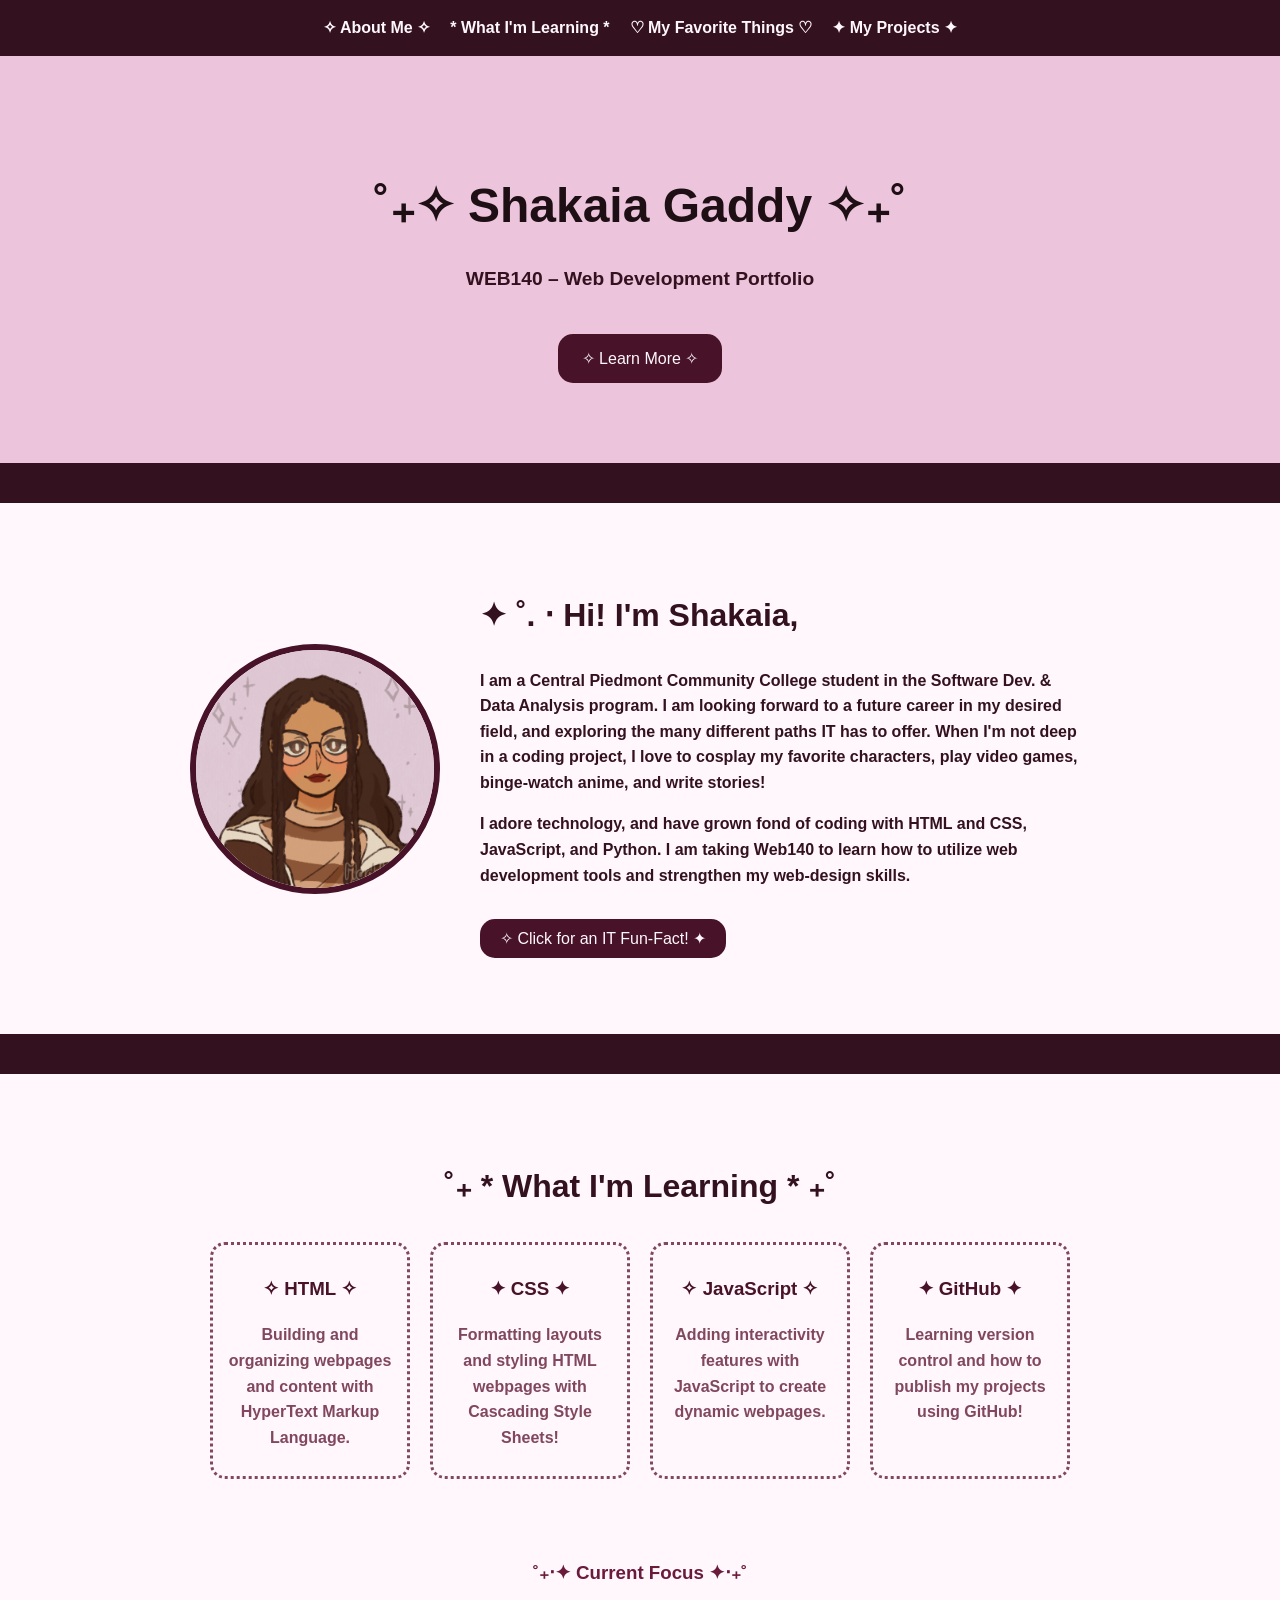
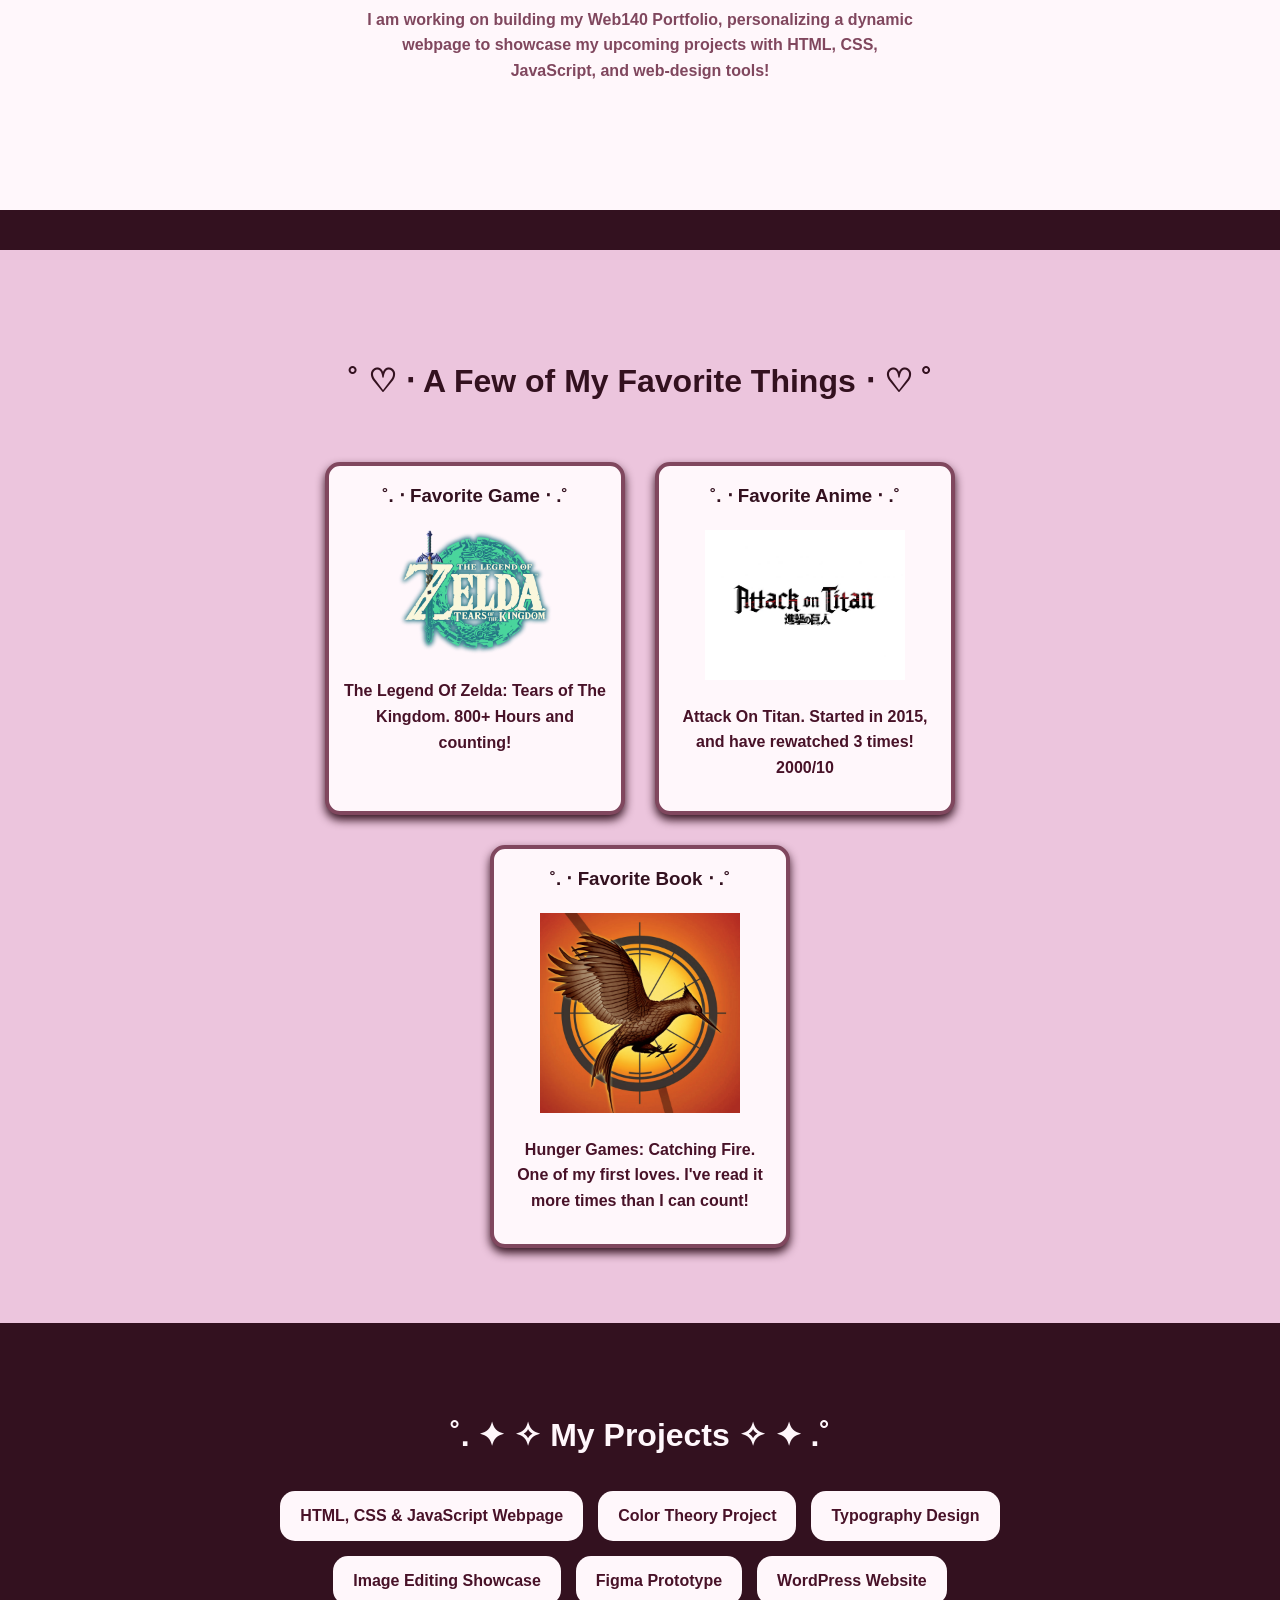
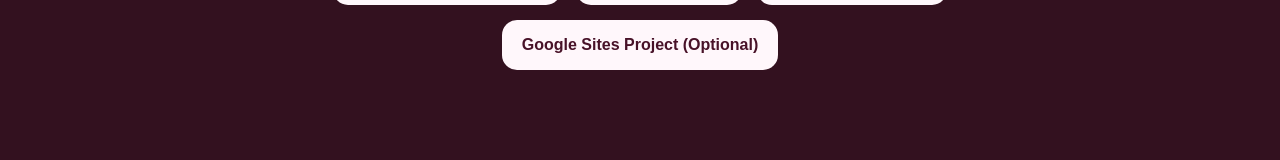
==== index.html @ e51f42f5 "Portfolio Assignment" ====
<!DOCTYPE html>
<html lang="en">

<head>
    <meta charset="UTF-8">
    <meta name="viewport" content="width=device-width, initial-scale=1.0">

    <title>Shakaia's Portfolio</title>

    <link rel="stylesheet" href="style.css">
</head>

<body>

    <!-- NAVIGATION -->
    <nav class="navbar">
        <ul>
            <li><a href="#about">✧ About Me ✧</a></li>
            <li><a href="#learning">* What I'm Learning *</a></li>
            <li><a href="#favorites">♡ My Favorite Things ♡</a></li>
            <li><a href="#projects">✦ My Projects ✦</a></li>
        </ul>
    </nav>


    <!-- HERO SECTION -->
    <header class="hero">

        <h1> ˚₊✧ Shakaia Gaddy ✧₊˚</h1>

        <p>WEB140 – Web Development Portfolio</p>

        <a href="#about" class="hero-btn">
            ✧ Learn More ✧
        </a>

    </header>


    <!-- ABOUT SECTION -->
    <section id="about" class="about-section">

        <div class="about-container">

            <img
                src="/images/avi.png"
                alt="My Photo"
                class="profile-pic"
            >

            <div class="about-text">

                <h2>  ✦ ˚. ‧ Hi! I'm Shakaia,</h2>

                <p>
                   I am a Central Piedmont Community College student in the
                   Software Dev. & Data Analysis program. I am looking forward
                   to a future career in my desired field, and exploring the many
                   different paths IT has to offer.
                  
                  When I'm not deep in a coding project, I love to cosplay my favorite
                  characters, play video games, binge-watch anime, and write stories!
                </p>

                <p>
                    I adore technology, and have grown fond of coding with HTML and CSS,
                    JavaScript, and Python. I am taking Web140 to learn how to utilize
                    web development tools and strengthen my web-design skills.
                </p>

                <!-- JavaScript interaction -->
                <button id="factButton">
                    ✧ Click for an IT Fun-Fact! ✦
                </button>
              
                <p id="message"></p>

            </div>

        </div>

    </section>

    <!-- CURRENTLY LEARNING SECTION -->
    <section id="learning" class="learning-section">
      <div class="learning-container">
        
        <h2>˚₊ * What I'm Learning * ₊˚</h2>
        
        <div class="learning-cards">

          <div class="learning-card">
            <h3>✧ HTML ✧</h3>
            <p>Building and organizing webpages and content with
               HyperText Markup Language.</p>
          </div>

          <div class="learning-card">
            <h3>✦ CSS ✦</h3>
            <p>Formatting layouts and styling HTML webpages with
               Cascading Style Sheets!</p>
          </div>

          <div class="learning-card">
            <h3>✧ JavaScript ✧</h3>
            <p>Adding interactivity features with JavaScript to
               create dynamic webpages.</p>
          </div>

          <div class="learning-card">
            <h3>✦ GitHub ✦</h3>
            <p>Learning version control and how to publish my
              projects using GitHub! </p>
          </div>
          
          <div class="current-focus">
            <h3>˚₊‧✦ Current Focus ✦‧₊˚</h3>
            <p>I am working on building my Web140 Portfolio, personalizing
              a dynamic webpage to showcase my upcoming projects with HTML,
              CSS, JavaScript, and web-design tools!</p>
            
          </div>
          
        </div>
      </div>    
    </section>

    <!-- FAVORITES SECTION -->
    <section id="favorites" class="favorites-section">
      <div class="favorites-container">
        
        <h2>˚ ♡ ‧ A Few of My Favorite Things ‧ ♡ ˚</h2>
        
        <div class="favorites-gallery">
          
          <div class="favorite-item">

            <h3>˚. ‧ Favorite Game ‧ .˚</h3>
            
            <img
              src="/images/favgame.png"
              alt="Favorite Video Game"
              class="game-pic"
            >
            <p>The Legend Of Zelda: Tears of The Kingdom. 800+ Hours and counting!</p>
            
          </div>
            
          <div class="favorite-item">

            <h3>˚. ‧ Favorite Anime ‧ .˚</h3>
            <img
              src="/images/favanime.png"
              alt="Favorite Anime"
              class="anime-pic"
            >
            <p>Attack On Titan. Started in 2015, and have rewatched 3 times! 2000/10</p>

          </div>
        
          <div class="favorite-item">
            
            <h3>˚. ‧ Favorite Book ‧ .˚</h3>
            <img
              src="/images/favbook.png"
              alt="Favorite Book"
              class="book-pic"
            >
            <p>Hunger Games: Catching Fire. One of my first loves. I've read it more times than I can count!</p>
            
          </div>
          
        </div>

      </div>
        
    </section>

    <!-- PROJECTS SECTION -->
    <section id="projects" class="projects-section">

        <h2>˚. ✦  ✧ My Projects ✧ ✦ .˚</h2>

        <div class="assignment-buttons">

            <!-- Week 1 project -->
            <a href="week1/">
                HTML, CSS & JavaScript Webpage
            </a>

            <!-- Future projects -->
            <a href="#">
                Color Theory Project
            </a>

            <a href="#">
                Typography Design
            </a>

            <a href="#">
                Image Editing Showcase
            </a>

            <a href="#">
                Figma Prototype
            </a>

            <a href="#">
                WordPress Website
            </a>

            <a href="#">
                Google Sites Project (Optional)
            </a>

        </div>

    </section>


    <!-- JAVASCRIPT -->
  <script src="script.js"></script>

</body>

</html>
---- style.css ----
/* ========================================
   GENERAL STYLES
   ======================================== */

* {
    box-sizing: border-box;
}

body {
    margin: 0;
    font-family: Candara,Calibri,sans-serif;
    line-height: 1.6;
    background-color: #33111F;
}


/* ========================================
   NAVIGATION
   ======================================== */

.navbar {
    background-color: #33111F;
    padding: 15px;
}

.navbar ul {
    list-style: none;
    margin: 0px;
    padding: 0px;

    display: flex;
    justify-content: center;
    align-items: center;
    gap: 20px;
}

.navbar a {
  color: #FFF7FB;
  text-decoration: none;
  font-weight: bold;
}

.navbar a:hover {
    text-decoration: underline dotted;
}


/* ========================================
   HERO SECTION
   ======================================== */

.hero {
    text-align: center;
    padding: 80px 20px;
    margin: 0px 0px 40px 0px;
    background-color: #ECC5DD
}

.hero h1 {
    font-size: 3rem;
  color: #1E0F15;
    margin-bottom: 10px;
}

.hero p {
    font-size: 1.2rem;
  font-weight: bold;
  color: #33111F;
}

.hero-btn {
    display: inline-block;

    margin-top: 20px;
    padding: 12px 24px;

    background-color: #481228;
    color: #FFF7FB;

    text-decoration: none;
    border-radius: 15px;
}

.hero-btn:hover {
    background-color: #80475E;
}


/* ========================================
   ABOUT SECTION
   ======================================== */

.about-section {
    padding: 60px 20px;
    background-color: #FFF7FB;
}

.about-container {
    max-width: 900px;
    margin: auto;

    display: flex;
    align-items: center;
    gap: 40px;
}

.profile-pic {
    width: 250px;
    height: 250px;

    object-fit: cover;

    border-radius: 50%;
    border: 6px solid #481228;
}

.about-text {
    flex: 1;
  font-weight: bold;
  color: #33111F;
  
}

.about-text h2 {
    font-size: 2rem;
  color: #33111F;
}


/* ========================================
   JAVASCRIPT BUTTON
   ======================================== */

#factButton {
    margin-top: 15px;
    padding: 10px 20px;

    background-color: #481228;
    color: #FFF7FB;

    border: none;
    border-radius: 15px;

    cursor: pointer;
    font-size: 1rem;
}

#factButton:hover {
    background-color: #80475E;
}

/* ========================================
   LEARNING SECTION
   ======================================== */
.learning-section {
  padding: 60px 20px;
  margin: 40px 0px;
  background-color: #FFF7FB;
  text-align: center;
}

.learning-container {
  max-width: 900px;
  margin: auto;
}

.learning-section h2 {
  font-size: 2rem;
  font-weight: bold;
  color: #33111f;
  margin-bottom: 20px;
}

.learning-cards {
  display: flex;
  justify-content: center;
  flex-wrap: wrap;
}

.learning-card {
  width: 200px;
  margin: 10px;
  padding: 10px;
  border: 3px dotted #80475E;
  border-radius: 15px;
}

.learning-card:hover {
  box-shadow: 0px 5px 10px #481228;
}

.learning-card h3{
  color: #481228;
  font-weight: bold;
}

.learning-card p {
  color: #80475E;
  font-weight: bold;
}

.current-focus {
  max-width: 600px;
  margin: 30px auto;
  padding: 20px;
}

.current-focus h3 {
  color: #6A1A3B;
}

.current-focus p {
  color: #80475E;
  font-weight: bold;
}
/* ========================================
   FAVORITES SECTION
   ======================================== */

.favorites-section {
  padding: 60px 20px;
  background-color: #ECC5DD;
  text-align: center;
}

.favorites-container {
  max-width: 900px;
  margin: auto;
}

.favorites-section h2 {
  font-size: 2rem;
  font-weight: bold;
  color: #33111f;
  margin-bottom: 20px;
  padding: 20px;
}

.favorites-gallery {
  display: flex;
  justify-content: center;
  flex-wrap: wrap;
}

.favorite-item {
  width: 300px;
  margin: 15px;
  padding: 15px;
  background-color: #FFF7FB;
  border: 4px solid #80475E;
  border-radius: 15px;
  box-shadow: 0 5px 10px #33111F;
}

.favorite-item h3 {
  color: #33111f;
  margin-top: 0px;
}

.favorite-item img {
  max-width: 200px;
  height: auto;
  object-fit: cover;
}

.favorite-item p {
  color: #481228;
  font-weight: bold;
}

/* ========================================
   PROJECTS SECTION
   ======================================== */

.projects-section {
    padding: 60px 20px;
    text-align: center;
}

.projects-section h2 {
    font-size: 2rem;
  font-weight: bold;
  color: #FFF7FB;
}

.assignment-buttons {
    max-width: 900px;
    margin: 30px auto;

    display: flex;
    flex-wrap: wrap;

    justify-content: center;
    gap: 15px;
}

.assignment-buttons a {
    display: inline-block;

    padding: 12px 20px;

    background-color: #FFF7FB;
    color:#481228;

    font-weight: bold;
    text-decoration: none;
    border-radius: 15px;

    transition: transform 0.2s;
}

.assignment-buttons a:hover {
    transform: translateY(-2px);
    background-color: #80475E;
}


/* ========================================
   RESPONSIVE DESIGN
   ======================================== */

@media (max-width: 600px) {

    .navbar ul {
        flex-direction: column;
        align-items: center;
        gap: 10px;
    }

    .about-container {
        flex-direction: column;
        text-align: center;
    }

    .hero h1 {
        font-size: 2rem;
    }
}
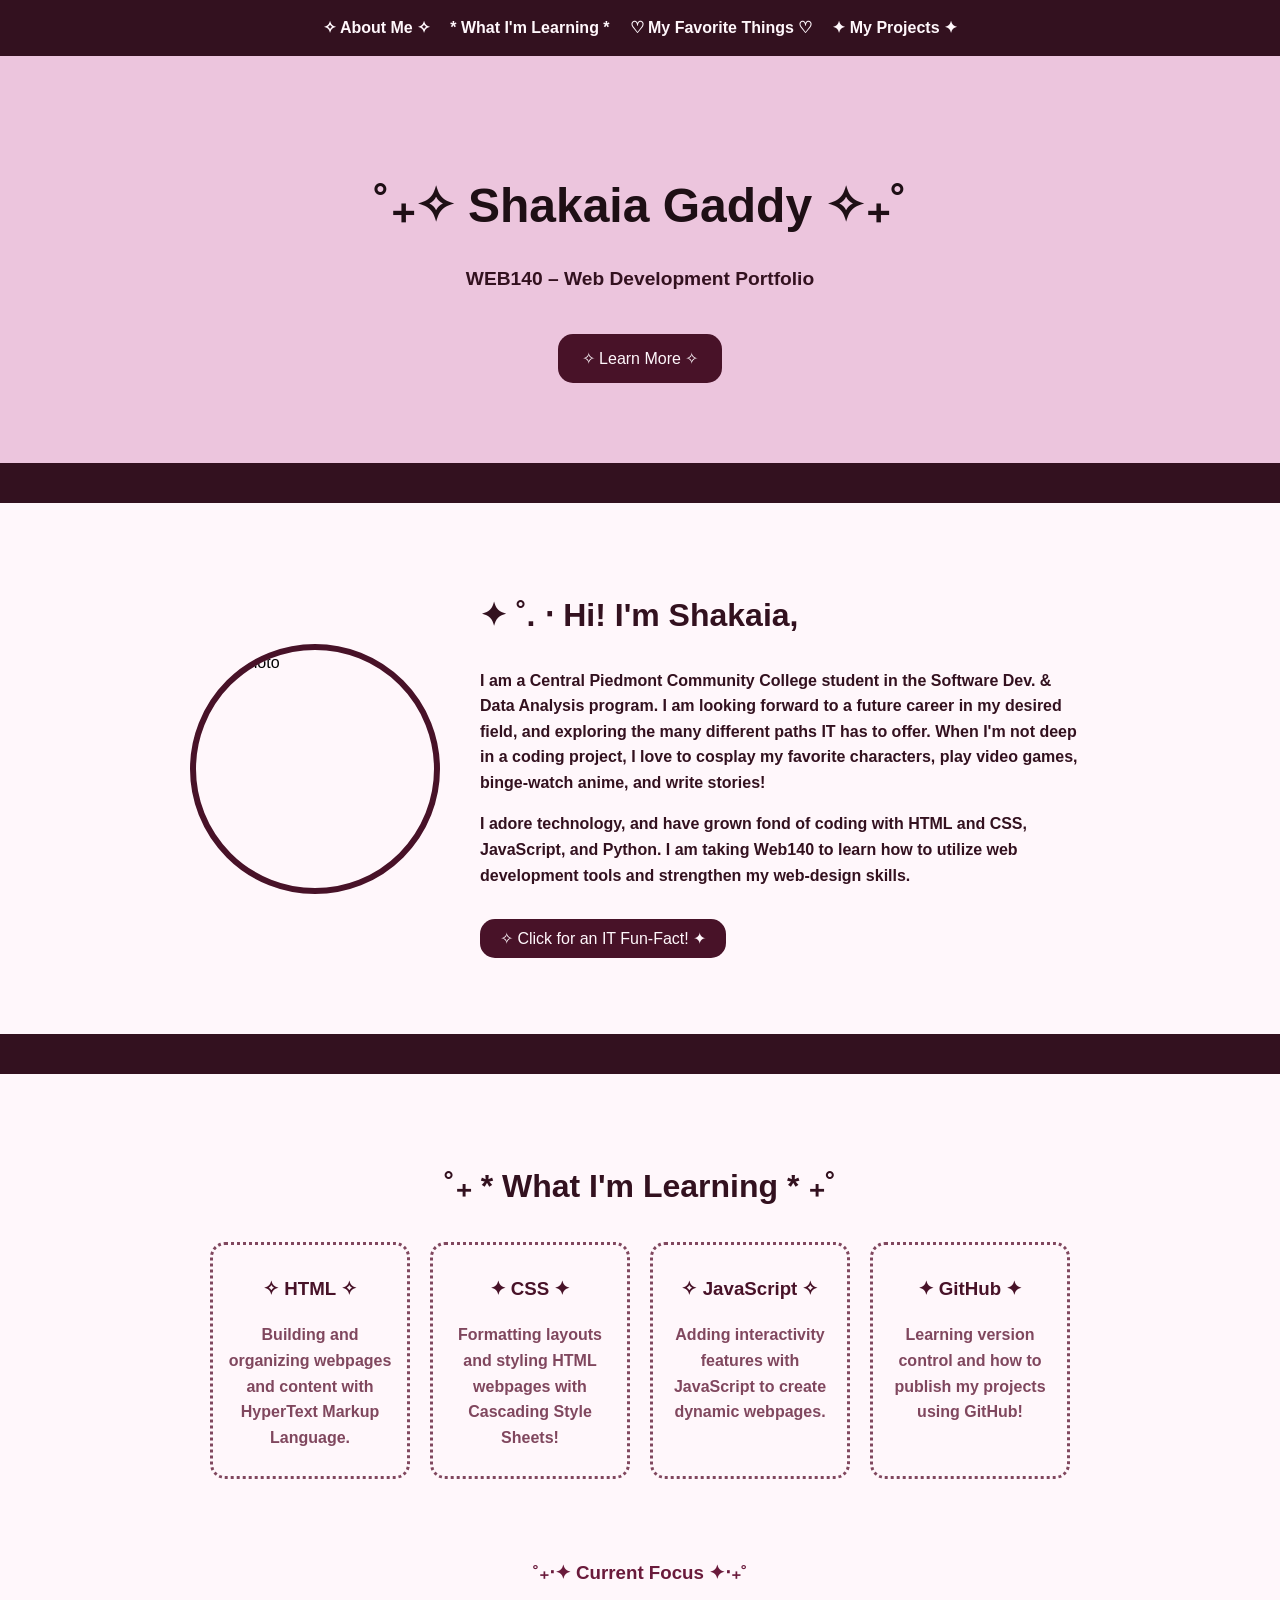
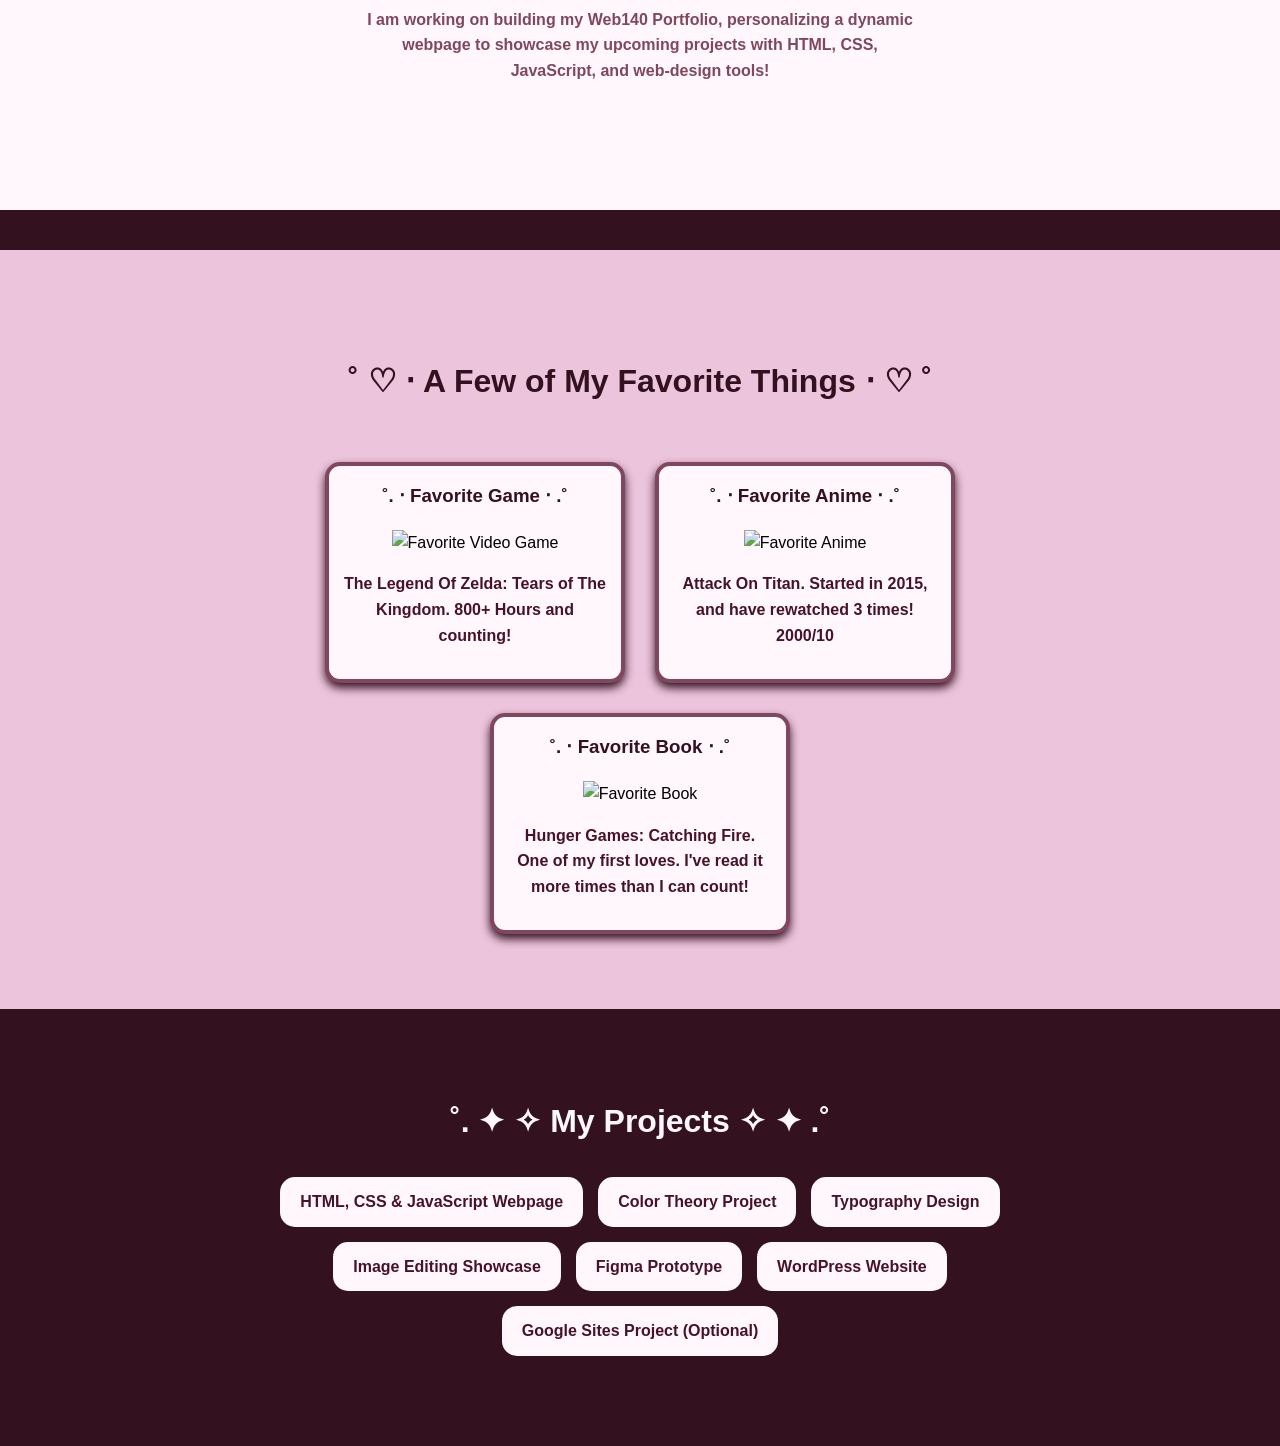
==== commit a2be454d: "Portfolio Assignment" ====
--- a/index.html
+++ b/index.html
@@ -44,7 +44,7 @@
         <div class="about-container">
 
             <img
-                src="/images/avi.png"
+                src="WEB140/images/avi.png"
                 alt="My Photo"
                 class="profile-pic"
             >
@@ -139,7 +139,7 @@
             <h3>˚. ‧ Favorite Game ‧ .˚</h3>
             
             <img
-              src="/images/favgame.png"
+              src="WEB140/images/favgame.png"
               alt="Favorite Video Game"
               class="game-pic"
             >
@@ -151,7 +151,7 @@
 
             <h3>˚. ‧ Favorite Anime ‧ .˚</h3>
             <img
-              src="/images/favanime.png"
+              src="WEB140/images/favanime.png"
               alt="Favorite Anime"
               class="anime-pic"
             >
@@ -163,7 +163,7 @@
             
             <h3>˚. ‧ Favorite Book ‧ .˚</h3>
             <img
-              src="/images/favbook.png"
+              src="WEB140/images/favbook.png"
               alt="Favorite Book"
               class="book-pic"
             >
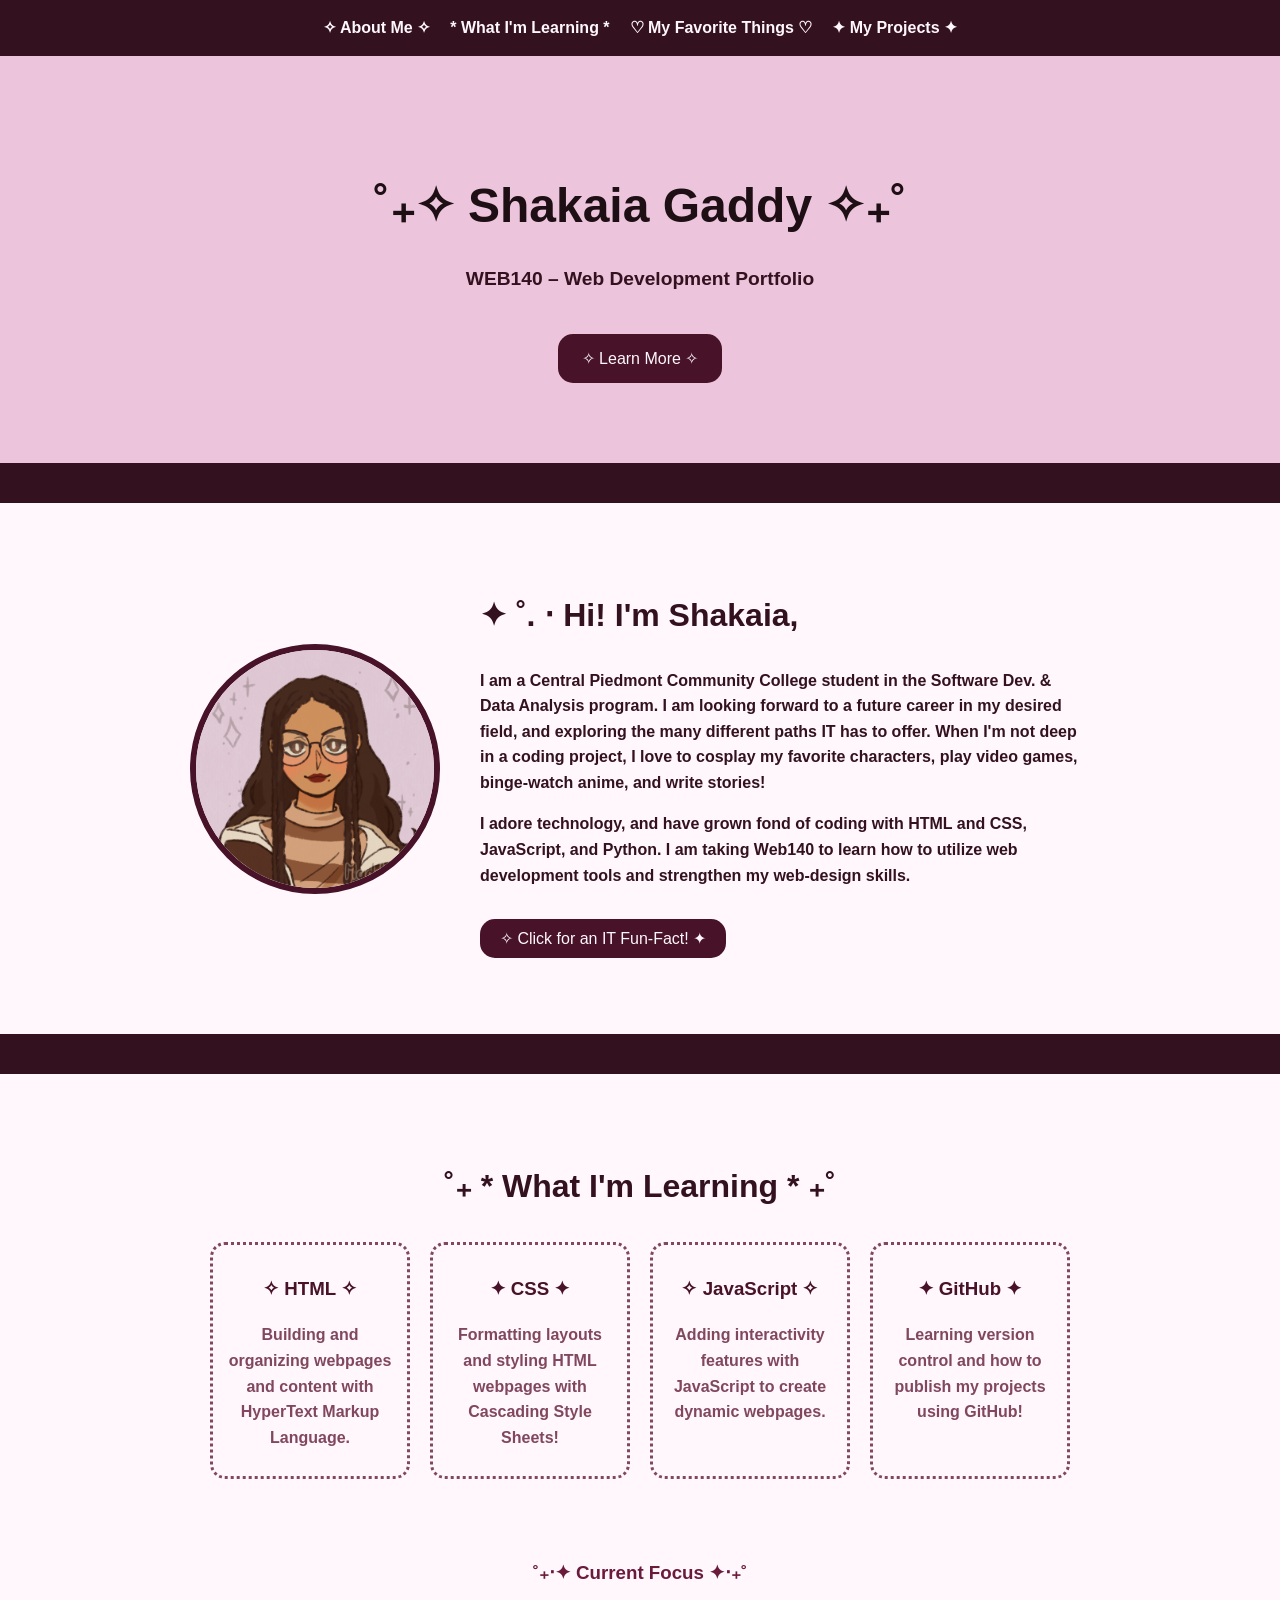
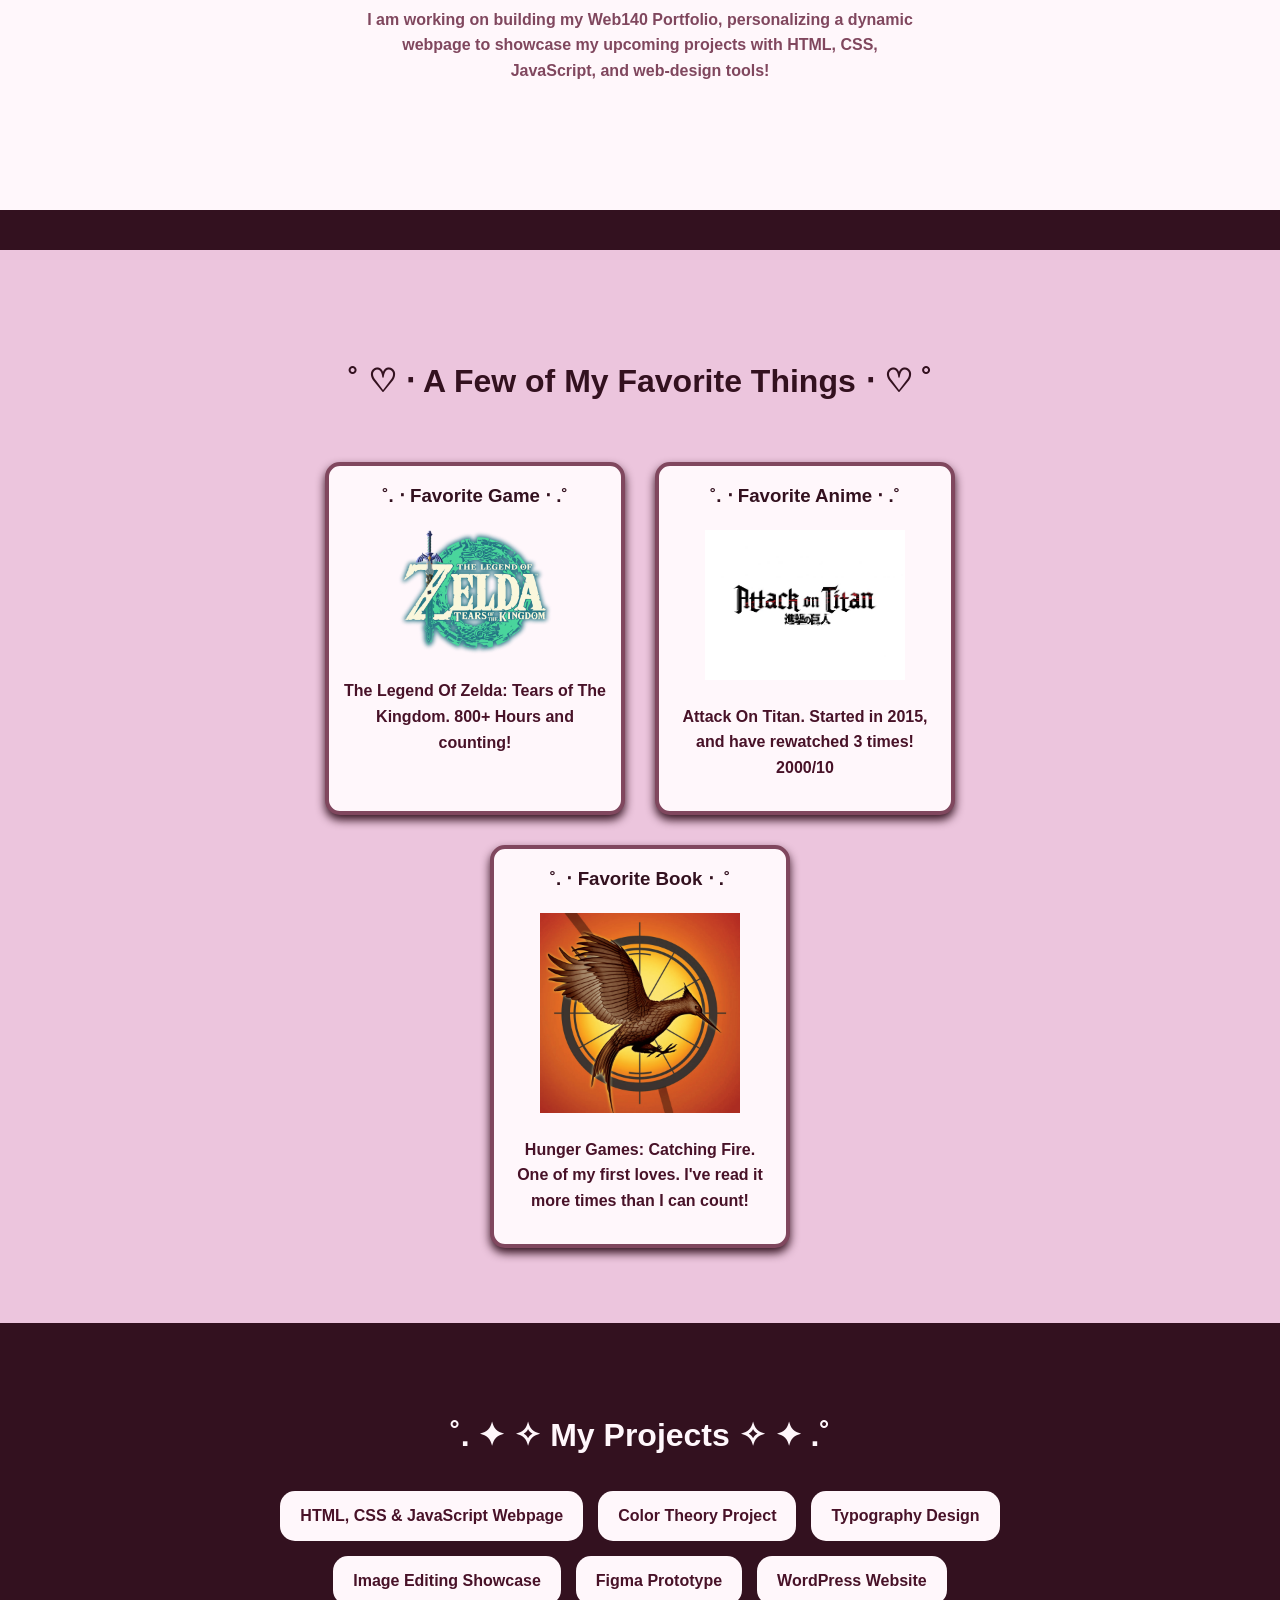
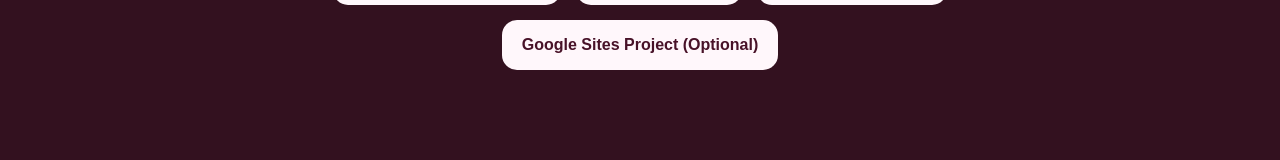
==== commit e8eb3ec8: "Portfolio Assignment" ====
--- a/index.html
+++ b/index.html
@@ -44,7 +44,7 @@
         <div class="about-container">
 
             <img
-                src="WEB140/images/avi.png"
+                src="images/avi.png"
                 alt="My Photo"
                 class="profile-pic"
             >
@@ -139,7 +139,7 @@
             <h3>˚. ‧ Favorite Game ‧ .˚</h3>
             
             <img
-              src="WEB140/images/favgame.png"
+              src="images/favgame.png"
               alt="Favorite Video Game"
               class="game-pic"
             >
@@ -151,7 +151,7 @@
 
             <h3>˚. ‧ Favorite Anime ‧ .˚</h3>
             <img
-              src="WEB140/images/favanime.png"
+              src="images/favanime.png"
               alt="Favorite Anime"
               class="anime-pic"
             >
@@ -163,7 +163,7 @@
             
             <h3>˚. ‧ Favorite Book ‧ .˚</h3>
             <img
-              src="WEB140/images/favbook.png"
+              src="images/favbook.png"
               alt="Favorite Book"
               class="book-pic"
             >
